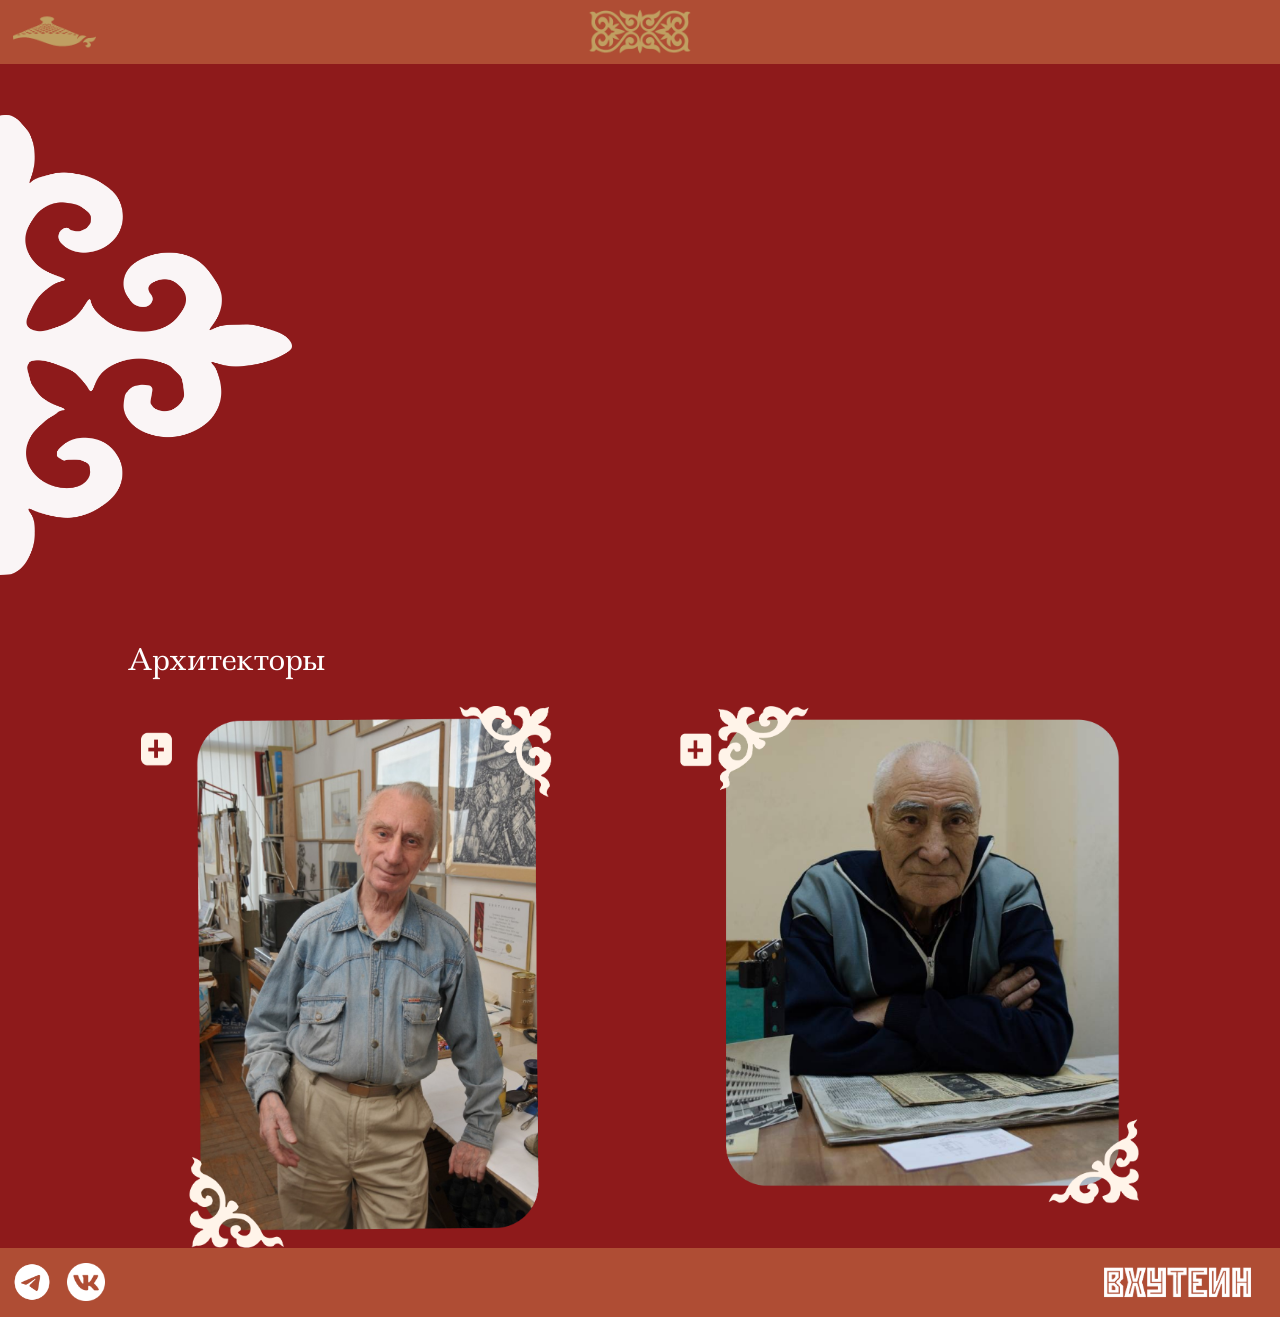
==== page3.html @ 29f2b8d1 "main" ====
﻿<!doctype html>
<html lang="ru">
<head>
  <meta charset="UTF-8">
  <meta name="viewport" content="width=device-width, initial-scale=1.0">
  <title>Circus - Архитектура</title>
  <link rel="stylesheet" href="style.css">
</head>
<body class="page3-body">
  <div class="page">
    <header class="top-menu" id="top-menu">
      <a href="index.html" class="logo-link"><img class="header_icon" src="img/icon1_header.png" alt=""></a>

      <nav class="menu-center">
        <a href="index.html" class="main-link">Главная</a>
        <a href="" class="menu-toggle"><img class="header_icon2" src="img/ornament.png" alt=""></a>
        <div class="menu-right">
          <a href="page2.html" class="menu-link">История</a>
          <a href="page3.html" class="menu-link">Архитектура</a>
        </div>
      </nav>
    </header>

    <div class="page3_block1">
      <img class="page3_imgornament" src="img/page3_ornament.png" alt="" role="button" tabindex="0">

      <div class="txt_page3_block1">
        <h1>Архитектура</h1>
        <p>Цирк Алматы это яркий образец советского модернизма, построенный в 1972 году по проекту архитекторов Владимира Кацева и Арыстана Кайнарбаева.</p>
      </div>
    </div>
    <div class="page3_block2">
  <h1>Архитекторы</h1>
  <img class="pimg_arh" src="img/page3_arhit.png" alt="">

  <div class="architect-switch">
    <button type="button" class="arch-btn" data-arch="ded1" aria-label="Показать Владимира Кацева">1</button>
    <button type="button" class="arch-btn" data-arch="ded2" aria-label="Показать Арыстана Кайнарбаева">2</button>
  </div>

  <div class="architect-list" id="architect-list">
  </div>

    </div>
    <footer class="site-footer">
      <div class="footer-left">
        <a href="https://t.me/vhutein" class="footer-social-link"><img src="img/tg.png" alt="Telegram" class="footer-social-icon"></a>
        <a href="https://vk.com/vhutein" class="footer-social-link"><img src="img/vk.png" alt="VK" class="footer-social-icon"></a>
      </div>
      <div class="footer-right">
        <a href="https://www.vhutein.ru"><img src="img/logo_foot.png" alt="Footer logo" class="footer-logo"></a>
      </div>
    </footer>
  </div>

  <script>
    const topMenu = document.getElementById('top-menu');
    const menuToggle = document.querySelector('.menu-toggle');

    menuToggle.addEventListener('click', function (event) {
      event.preventDefault();
      topMenu.classList.toggle('menu-open');
    });

    const ornament = document.querySelector('.page3_imgornament');
    const textBlock = document.querySelector('.txt_page3_block1');

    function showArchitectureText() {
      if (textBlock.classList.contains('is-visible')) {
        return;
      }

      textBlock.classList.add('is-visible');
      ornament.setAttribute('aria-expanded', 'true');
    }

    ornament.setAttribute('aria-expanded', 'false');
    ornament.addEventListener('click', function (event) {
      event.preventDefault();
      showArchitectureText();
    });

    ornament.addEventListener('keydown', function (event) {
      if (event.key === 'Enter' || event.key === ' ') {
        event.preventDefault();
        showArchitectureText();
      }
    });

    const architectList = document.getElementById('architect-list');
    const architectButtons = document.querySelectorAll('.arch-btn');
    const renderedArchitects = new Set();

    const architectData = {
      ded1: {
        src: 'img/ded1.png',
        alt: 'Кацев Владимир Зеликович',
        text: 'Кацев Владимир Зеликович (1929-2013), заслуженный архитектор Казахстана, почетный профессор Международной академии архитектуры стран Востока, почетный профессор Казахской государственной архитектурно-строительной академии, член правления Союза архитекторов республики Казахстан.<br><br>С 1989 года — главный архитектор проектов архфонда Союза архитекторов Казахстана. Был членом секции изобразительного искусства и архитектуры Комиссии по Государственным премиям Казахстана в области литературы, искусства и архитектуры при Правительстве Казахстана.'
      },
      ded2: {
        src: 'img/ded2.png',
        alt: 'Арыстан Сайлаубаевич Кайнарбаев',
        text: 'Арыстан Сайлаубаевич Кайнарбаев (род. 1 июля 1969, Алма-Ата) — архитектор, заслуженный архитектор КазССР (1978).<br><br>С 1967 года главный архитектор Алматинского государственного проектного института города «Алматыгипрогор». С 1989 года руководил коллективом творческо-производственного объединения «Архитектурный фонд» при Союзе архитекторов Казахстана.'
      }
    };

    architectButtons.forEach(function (button) {
      button.addEventListener('click', function () {
        const key = button.dataset.arch;
        const data = architectData[key];

        if (!data) {
          return;
        }

        if (!renderedArchitects.has(key)) {
          const item = document.createElement('article');
          item.className = 'architect-item';

          const photo = document.createElement('img');
          photo.className = 'architect-photo';
          photo.src = data.src;
          photo.alt = data.alt;

          const text = document.createElement('div');
          text.className = 'architect-text';
          text.innerHTML = data.text;

          const collapse = document.createElement('button');
          collapse.type = 'button';
          collapse.className = 'arch-item-collapse';
          collapse.setAttribute('aria-label', 'Свернуть карточку');

          collapse.addEventListener('click', function () {
            item.remove();
            renderedArchitects.delete(key);

            const ownerButton = document.querySelector('.arch-btn[data-arch="' + key + '"]');
            if (ownerButton) {
              ownerButton.classList.remove('is-active');
            }

            if (architectList.children.length === 0) {
              architectList.classList.remove('is-visible');
            }
          });

          item.appendChild(photo);
          item.appendChild(text);
          item.appendChild(collapse);
          architectList.appendChild(item);

          renderedArchitects.add(key);
          architectList.classList.add('is-visible');
        }

        button.classList.add('is-active');
      });
    });
  </script>
</body>
</html>
---- style.css ----
@import url('https://fonts.googleapis.com/css2?family=BIZ+UDPMincho&family=Ledger&display=swap');

:root {
  --font-biz-udpmincho: 'BIZ UDPMincho', serif;
  --font-ledger: 'Ledger', serif;
  --menu-bg: #AF4D34;
  --menu-fg: #BF9F62;
}

body {
  margin: 0;
  font-family: var(--font-ledger);
  background: #fffefc;
  overflow-x: hidden;
}
header {
    display: flex;
    align-items: center;
    justify-content: center;
    position: relative;
    width: 100%;
}
.page {
    width: min(100%, 1920px);
    max-width: 1920px;
    margin: 0 auto;
    padding-top: 5vw;
}
.top-menu {
    height: 5vw;
    background-color: #AF4D34;
    width: 100%;
    position: fixed;
    top: 0;
    left: 50%;
    transform: translateX(-50%);
    max-width: 1920px;
    z-index: 1000;
    padding: 0;
    overflow: hidden;
}
.top-menu a{
    display: flex;
    align-items: center;
font-style: normal;
font-weight: 400;
font-size:1.5vw;
text-decoration: none;
color: #BF9F62;
}
.header_icon {
    margin-left: 1vw;
    width: 6.5vw ;
    display: block;
}
.header_icon2 {
    width: 8vw ;
}

.logo-link {
    position: absolute;
    left: 0;
    top: 50%;
    transform: translateY(-50%);
}

.menu-center {
    position: static;
}

.menu-toggle {
    position: absolute;
    left: 50%;
    top: 50%;
    transform: translate(-50%, -50%);
}

.main-link {
    display: none !important;
    position: absolute;
    right: 60%;
    top: 50%;
    transform: translate(-1vw, -50%);
}

.menu-right {
    display: none;
    position: absolute;
    left: 56%;
    top: 50%;
    transform: translate(5vw, -50%);
    align-items: center;
    gap: 6vw;
}

.top-menu.menu-open .main-link {
    display: flex !important;
}

.top-menu.menu-open .menu-right {
    display: flex;
}

.banner {
    width: 100%;
}

.banner img {
    display: block;
    width: 100%;
    height: auto;
}

.block2 {
    position: relative;
    width: 100%;
    max-width: 1920px;
    margin: 0 auto;
}
.flag {
    display: block;
    width: 100%;
    height: auto;
}

.flag-title {
    position: absolute;
    left: 50%;
    top: 11%;
    transform: translate(-50%, -50%);
    color: #000000;
    font-family: var(--font-biz-udpmincho);
    font-size: clamp(28px, 3vw, 96px);
    line-height: 1;
    text-align: center;
}
.tickets {
    margin-top: 3vw;
    display: flex;
    justify-content: center;
}
.ticket-card {
    position: relative;
    width: 27vw;
    height: auto;
    margin: 0 1vw;
    cursor: pointer;
}

.ticket-base {
    display: block;
    width: 100%;
    height: auto;
}

.ticket-overlay {
    position: absolute;
    top: 50%;
    left: 50%;
    width: 65%;
    transform: translate(-50%, -50%);
    opacity: 0;
    transition: opacity 0.2s ease;
    pointer-events: none;
}

.ticket-overlay.visible {
    opacity: 1;
}
.sector_block {
    align-items: flex-start;
    display: flex;
    justify-content: center;
    gap: 5vw;
    margin-top: 10vw;
    padding: 0 2vw 3vw;
    box-sizing: border-box;
}
.sector1 {
    width: min(49vw, 980px);
    background: rgba(255, 255, 255, 0.25);
    border: 2px solid rgba(255, 255, 255, 0.45);
    border-radius: 18px;
    padding: 1.4vw 1vw 1.2vw;
    box-sizing: border-box;
}
.sector2 {
    width: 32vw;
    height: auto;
}

.sector-legend {
    display: flex;
    flex-wrap: wrap;
    justify-content: center;
    gap: 10px 16px;
    margin-bottom: 1.1vw;
}

.legend-item {
    display: inline-flex;
    align-items: center;
    gap: 8px;
    font-size: clamp(12px, 0.85vw, 16px);
    color: #000000;
    
}

.legend-dot {
    width: 14px;
    height: 14px;
    border-radius: 50%;
    border: 1px solid rgba(255, 255, 255, 0.65);
}

.sector-map {
    display: flex;
    flex-direction: column;
    gap: 0.32vw;
}

.sector-row {
    display: grid;
    grid-template-columns: 68px 1fr 68px;
    align-items: center;
    gap: 8px;
}

.row-label {
    color: #000000;
    text-align: center;
    font-size: clamp(11px, 0.82vw, 14px);
    
}

.sector-seats {
    --seat-size: clamp(18px, 1.5vw, 31px);
    display: grid;
    grid-template-columns: repeat(var(--columns), var(--seat-size));
    justify-content: center;
    gap: clamp(2px, 0.3vw, 6px);
}

.seat,
.seat-gap {
    width: var(--seat-size);
    height: var(--seat-size);
}

.seat {
    border: 1px solid rgba(255, 255, 255, 0.35);
    border-radius: 50%;
    color: #101010;
    font-size: clamp(9px, 0.75vw, 13px);
    font-weight: 700;
    line-height: 1;
    cursor: pointer;
    transition: transform 0.16s ease, box-shadow 0.16s ease, border-color 0.16s ease;
}

.seat:hover {
    transform: scale(1.12);
    box-shadow: 0 0 0 2px #ffffff;
    border-color: #ffffff;
}

.seat.selected {
    box-shadow: 0 0 0 3px #ffffff;
    border-color: #ffffff;
}

.seat-gap {
    display: block;
}

.seat-info {
    margin: 1vw 0 0;
    text-align: center;
    color: #000000;
    font-size: clamp(14px, 1vw, 20px);
  
}

.block3 {
    width: 100%;
    max-width: 1920px;
    margin: 0 auto;
    aspect-ratio: 3840 / 5738;
    background-image: url('img/block3.png');
    background-repeat: no-repeat;
    background-position: center;
    background-size: cover;
}

.block3-content {
    width: 100%;
    height: 100%;
    display: flex;
    flex-direction: column;
    align-items: center;
    padding-top: 10vw;
    box-sizing: border-box;
}

.embed-wrap {
    width: 80vw;
}

.embed-model {
    aspect-ratio: 16 / 9;
}

.embed-map {
    margin-top: 27vw;
    aspect-ratio: 16 / 9;
}

.sketchfab-embed-wrapper,
.map-embed-wrapper {
    width: 100%;
    height: 100%;
    border-radius: 14px;
    overflow: hidden;
    background: rgba(255, 255, 255, 0.2);
}

.sketchfab-embed-wrapper iframe,
.map-embed-wrapper iframe {
    width: 100% !important;
    height: 100% !important;
    border: 0;
    display: block;
}

.sketchfab-credit {
    margin: 6px 0 0;
    font-size: 13px;
    color: #4a4a4a;
}

.sketchfab-credit a {
    color: #1caad9;
    font-weight: 700;
    text-decoration: none;
}

.embed-frame {
    width: 100%;
    height: 100%;
    border: 0;
    border-radius: 14px;
    background: rgba(255, 255, 255, 0.2);
}

.site-footer {
    width: 100%;
    max-width: 1920px;
    margin: 0 auto;
    background: #AF4D34;
    display: flex;
    align-items: center;
    justify-content: space-between;
    padding: 1vw 1vw;
    box-sizing: border-box;
}

.footer-left {
    display: flex;
    align-items: center;
    gap: 1.2vw;
}

.footer-social-link {
    display: inline-flex;
    align-items: center;
    justify-content: center;
    text-decoration: none;
}

.footer-social-icon {
 width: 3vw;
    min-width: 26px;
    height: auto;
    display: block;
}

.footer-logo {
  width: 14vw;
    min-width: 96px;
    height: auto;
    display: block;
}

@media (max-width: 1980px) {




    .sector-row {
        grid-template-columns: 56px 1fr 56px;
        gap: 4px;
    }

    .embed-wrap {
        width:80vw;
    }

.site-footer {
    padding: 1vw 1vw;
}
.footer-social-icon {
    width: 3vw;
    min-width: 26px;
}
  .footer-logo {
    width: 14vw;
    min-width: 96px;
}
}
/*PAGE2*/

.txt_page2_block1 h1{
    font-weight: 400;
    font-size: 3.3vw;
}
.txt_page2_block1 p{
max-width: 43.3vw;
    font-weight: 400;
    font-size: 1.25vw;
   
}
.txt_page2_block1 {
    display: none;
    padding-left: 7vw;
    box-sizing: border-box;
}
.txt_page2_block1.is-visible {
    display: block;
}
.page2_imgornament {
    width: 26%;
    max-width: 500px;
    margin-left: auto;
    cursor: pointer;
}
.page2_block1 {
    display: flex;
    justify-content: flex-end;
    align-items: center;
    width: 100%;
    max-width: 100%;
    box-sizing: border-box;
}
.page2_block2 {
    position: relative;
    width: 100%;
    max-width: 100%;
}

.block2_page2_osn {
    display: block;
    width: 53%;
    max-width: 1018px;
    margin:10vw  auto;
}

.txt_year1 {
    width: 34.3vw;
    max-width: 34.3vw;
    flex: 0 0 34.3vw;
    font-size: 1.25vw;
}
.year1 {
    color:white;
    position: relative;
    top: 5.8vw;
    left: 18.5vw;
    font-size:3.3vw ;
    opacity: 0;
    transform: translateY(1.2vw);
    transition: opacity 0.60s ease, transform 0.65s ease;
}
.b1_img {
    width:25vw ;
  
}
.b1 {

    position: absolute;
    top: -1.5%;
    left: 50%;
    transform: translateX(-55%);
}
.b1_in {
    margin-top: 7vw;
gap: 10vw;
    display: flex;
    justify-content: center;
    align-items: center;
    opacity: 0;
    transform: translateY(1.2vw);
    transition: opacity 1.05s ease 0.70s, transform 0.65s ease 0.35s;
}

.b1.is-visible .year1,
.b1.is-visible .b1_in {
    opacity: 1;
    transform: translateY(0);
}

.b2 {
    position: absolute;
    top: 10.5%;
    left: 58%;
    transform: translateX(-55%);
}

.year2 {
    color:white;
    position: relative;
    top: 5.5vw;
    left: 42vw;
    font-size: 3.3vw;
    opacity: 0;
    transform: translateY(1.2vw);
    transition: opacity 0.60s ease, transform 0.65s ease;
}

.b2_img {
    width: 25vw;
}

.b2_in {
    margin-top: 14vw;
    gap: 10vw;
    display: flex;
    justify-content: center;
    align-items: center;
    opacity: 0;
    transform: translateY(1.2vw);
    transition: opacity 1.05s ease 0.70s, transform 0.65s ease 0.35s;
}

.b2.is-visible .year2,
.b2.is-visible .b2_in {
    opacity: 1;
    transform: translateY(0);
}

.b3 {
    position: absolute;
    top: 22.5%;
    left: 49%;
    transform: translateX(-55%);
}

.year3 {
    color:white;
    position: relative;
    top: 21.5vw;
    left: 19.5vw;
    font-size: 3.3vw;
    opacity: 0;
    transform: translateY(1.2vw);
    transition: opacity 0.60s ease, transform 0.65s ease;
}

.txt_year3 {
  
    width: 34.3vw;
    max-width: 34.3vw;
    flex: 0 0 34.3vw;
    font-size: 1.25vw;
    opacity: 0;
    transform: translateY(1.2vw);
    transition: opacity 1.05s ease 0.70s, transform 0.65s ease 0.35s;
}

.b3_in {
    margin-top: 24vw;
    gap: 10vw;
    display: flex;
    justify-content: center;
    align-items: center;
}

.plus {
    opacity: 0 !important;
    position: absolute;
    top: 25.6vw;
    left: 44vw;
    border: 0;
    background: transparent;
    padding: 0;
    cursor: pointer;
}

.plus svg {
    display: block;
}

.plus2 {
    opacity: 0 !important;
    position: absolute;
    top: 64.9vw;
    left: 22.8vw;
    z-index: 30;
    border: 0;
    background: transparent;
    padding: 0;
    cursor: pointer;
}

.plus2 svg {
    display: block;
}

.b3_img {
    width: 25vw;
    opacity: 0;
    visibility: hidden;
    transform: scale(0.88) rotate(-3deg);
    transform-origin: center;
    transition: opacity 0.7s ease, transform 0.7s ease, visibility 0s linear 0.7s;
}

.b3.photos-visible .b3_img {
    opacity: 1;
    visibility: visible;
    transform: scale(1) rotate(0deg);
    transition: opacity 0.7s ease, transform 0.7s ease, visibility 0s linear 0s;
}

.b3.is-visible .year3,
.b3.is-visible .txt_year3 {
    opacity: 1;
    transform: translateY(0);
}

.b3.is-visible .plus,
.b4.is-visible .plus2 {
    opacity: 1;
}

.b4 {
    position: absolute;
    top: 32.5%;
    left: 59%;
    transform: translateX(-55%);
    z-index: 15;
}

.year4 {
    color:white;
    position: relative;
    top: 61.1vw;
    left: 41.3vw;
    font-size: 3.3vw;
    opacity: 0;
    transform: translateY(1.2vw);
    transition: opacity 0.95s ease, transform 1.05s ease;
}

.txt_year4 {
    width: 34.3vw;
    max-width: 34.3vw;
    flex: 0 0 34.3vw;
    font-size: 1.25vw;
    opacity: 0;
    transform: translateY(1.2vw);
    transition: opacity 1.45s ease 1.00s, transform 0.95s ease 0.55s;
}

.b4_in {
    margin-top: 64vw;
    gap: 10vw;
    display: flex;
    justify-content: center;
    align-items: center;
}

.b4_img {
    width: 25vw;
    opacity: 0;
    visibility: hidden;
    transform: scale(0.88) rotate(-3deg);
    transform-origin: center;
    transition: opacity 0.7s ease, transform 0.7s ease, visibility 0s linear 0.7s;
}

.b4.photos-visible .b4_img {
    opacity: 1;
    visibility: visible;
    transform: scale(1) rotate(0deg);
    transition: opacity 0.7s ease, transform 0.7s ease, visibility 0s linear 0s;
}

.b4.is-visible .year4,
.b4.is-visible .txt_year4 {
    opacity: 1;
    transform: translateY(0);
}

.b5 {
    position: absolute;
    top: 44.5%;
    left: 34%;
    transform: translateX(-55%);
    z-index: 5;
}

.year5 {
    color:white;
    position: relative;
    top: 76.15vw;
    left: 11.6vw;
    font-size: 3.3vw;
    opacity: 0;
    transform: translateY(1.2vw);
    transition: opacity 0.95s ease, transform 1.05s ease;
}

.b5_in {
    margin-top: 85vw;
}

.txt_year5 {
    width: 28vw;
    max-width: 34.3vw;
    font-size: 1.25vw;
    opacity: 0;
    transform: translateY(1.2vw);
    transition: opacity 1.45s ease 1.00s, transform 0.95s ease 0.55s;
}

.b5.is-visible .year5,
.b5.is-visible .txt_year5 {
    opacity: 1;
    transform: translateY(0);
}

.b6 {
    position: absolute;
    top: 57.5%;
    left: 59%;
    transform: translateX(-55%);
    z-index: 4;
}

.year6 {
    color:white;
    position: relative;
    top: 69.4vw;
    left: 41.2vw;
    font-size: 3.3vw;
    opacity: 0;
    transform: translateY(1.2vw);
    transition: opacity 0.95s ease, transform 1.05s ease;
}

.b6_in {
    margin-top: 81vw;
    gap: 10vw;
    display: flex;
    justify-content: center;
    align-items: center;
}

.txt_year6 {
    width: 34.3vw;
    max-width: 34.3vw;
    font-size: 1.25vw;
    opacity: 0;
    transform: translateY(1.2vw);
    transition: opacity 1.45s ease 1.00s, transform 0.95s ease 0.55s;
}

.b6_img {
    width: 25vw;
    opacity: 0;
    transform: translateY(1.2vw) scale(0.96);
    transition: opacity 1.05s ease 0.45s, transform 0.95s ease 0.35s;
}

.b6.is-visible .year6,
.b6.is-visible .txt_year6,
.b6.is-visible .b6_img {
    opacity: 1;
    transform: translateY(0) scale(1);
}

.page2_footer_bridge {
    position: relative;
    width: 100%;
    z-index: 25;
    margin-top: -12vw;
}

.page2_footer_bridge_img {
    display: block;
    width: 100%;
    height: auto;
}

/*PAGE3*/

.page3-body {
    background: #8E1A1B;
}

.page3_block1 {
    width: 100%;
    max-width: 100%;
    min-height: 34vw;
    display: flex;
    align-items: center;
    justify-content: flex-start;
    gap: 24vw;
    padding: 4vw 5vw 5vw 0vw;
    box-sizing: border-box;
    background: #8E1A1B;
}

.page3_imgornament {
    width: 24%;
    max-width: 460px;
    cursor: pointer;
    flex-shrink: 0;
}

.txt_page3_block1 {
    display: none;
    max-width: 52vw;
}

.txt_page3_block1 h1 {
    margin: 0 0 2vw;
    color: #ffffff;
    font-weight: 400;
    font-size: 3.3vw;
}

.txt_page3_block1 p {
    width: 35.6vw;
    margin: 0;
    color: #ffffff;
    font-weight: 400;
    font-size: 1.25vw;
    line-height: 1.45;
}

.txt_page3_block1.is-visible {
    display: block;
}

.page3_block2 h1 {
    margin: 0 0 2vw;
    padding-left: 10vw;
    color: #ffffff;
    font-weight: 400;
    font-size: 2.3vw;
}

.page3_block2 {
    position: relative;
}

.pimg_arh {
    display: block;
    width: 78vw;
    max-width: 78vw;
    margin: 0 auto;
}

.architect-switch {
    position: absolute;
    top: 6.9vw;
    left: 50%;
    width: 78vw;
    transform: translateX(-50%);
    z-index: 6;
}

.arch-btn {
    position: absolute;
    opacity: 0 !important;
    width: 3.4vw;
    min-width: 42px;
    height: 3.4vw;
    min-height: 42px;
    border-radius: 50%;
    border: 2px solid #ffffff;
    background: transparent;
    color: #ffffff;
    font-size: 1.1vw;
    cursor: pointer;
    transition: background 0.2s ease;
}

.arch-btn[data-arch="ded1"] {
    top: 0.2vw;
    left: -0.5vw;
}

.arch-btn[data-arch="ded2"] {
    top: 0.2vw;
    left: 41.1vw;
}

.arch-btn.is-active {
    background: #ffffff;
    color: #8E1A1B;
}

.architect-list {
    display: none;
    width: 78vw;
    margin: 7vw auto 3vw;
}

.architect-list.is-visible {
    display: block;
}

.architect-item {
    position: relative;
    margin-bottom: 2vw;
}

.architect-photo {
    display: block;
    width: 100%;
    height: auto;
}

.architect-text {
    position: absolute;
    top: 54%;
    left: 49%;
    transform: translate(-50%, -50%);
    width: 87%;
    margin: 0;
    padding: 0;
    box-sizing: border-box;
    color: #000000;
    font-size: 1.1vw;
    line-height: 1.45;
    text-align: left;
}

.arch-item-collapse {
    position: absolute;
    top: 15.7vw;
    right: -1.3vw;
    z-index: 8;
    width: 5.1vw;
    min-width: 30px;
    height: 4.1vw;
    min-height: 30px;
    border-radius: 50%;
    border: 1px solid #ffffff;
    background: transparent;
    color: transparent;
    font-size: 0;
    padding: 0;
    cursor: pointer;
    opacity: 0 !important;
}
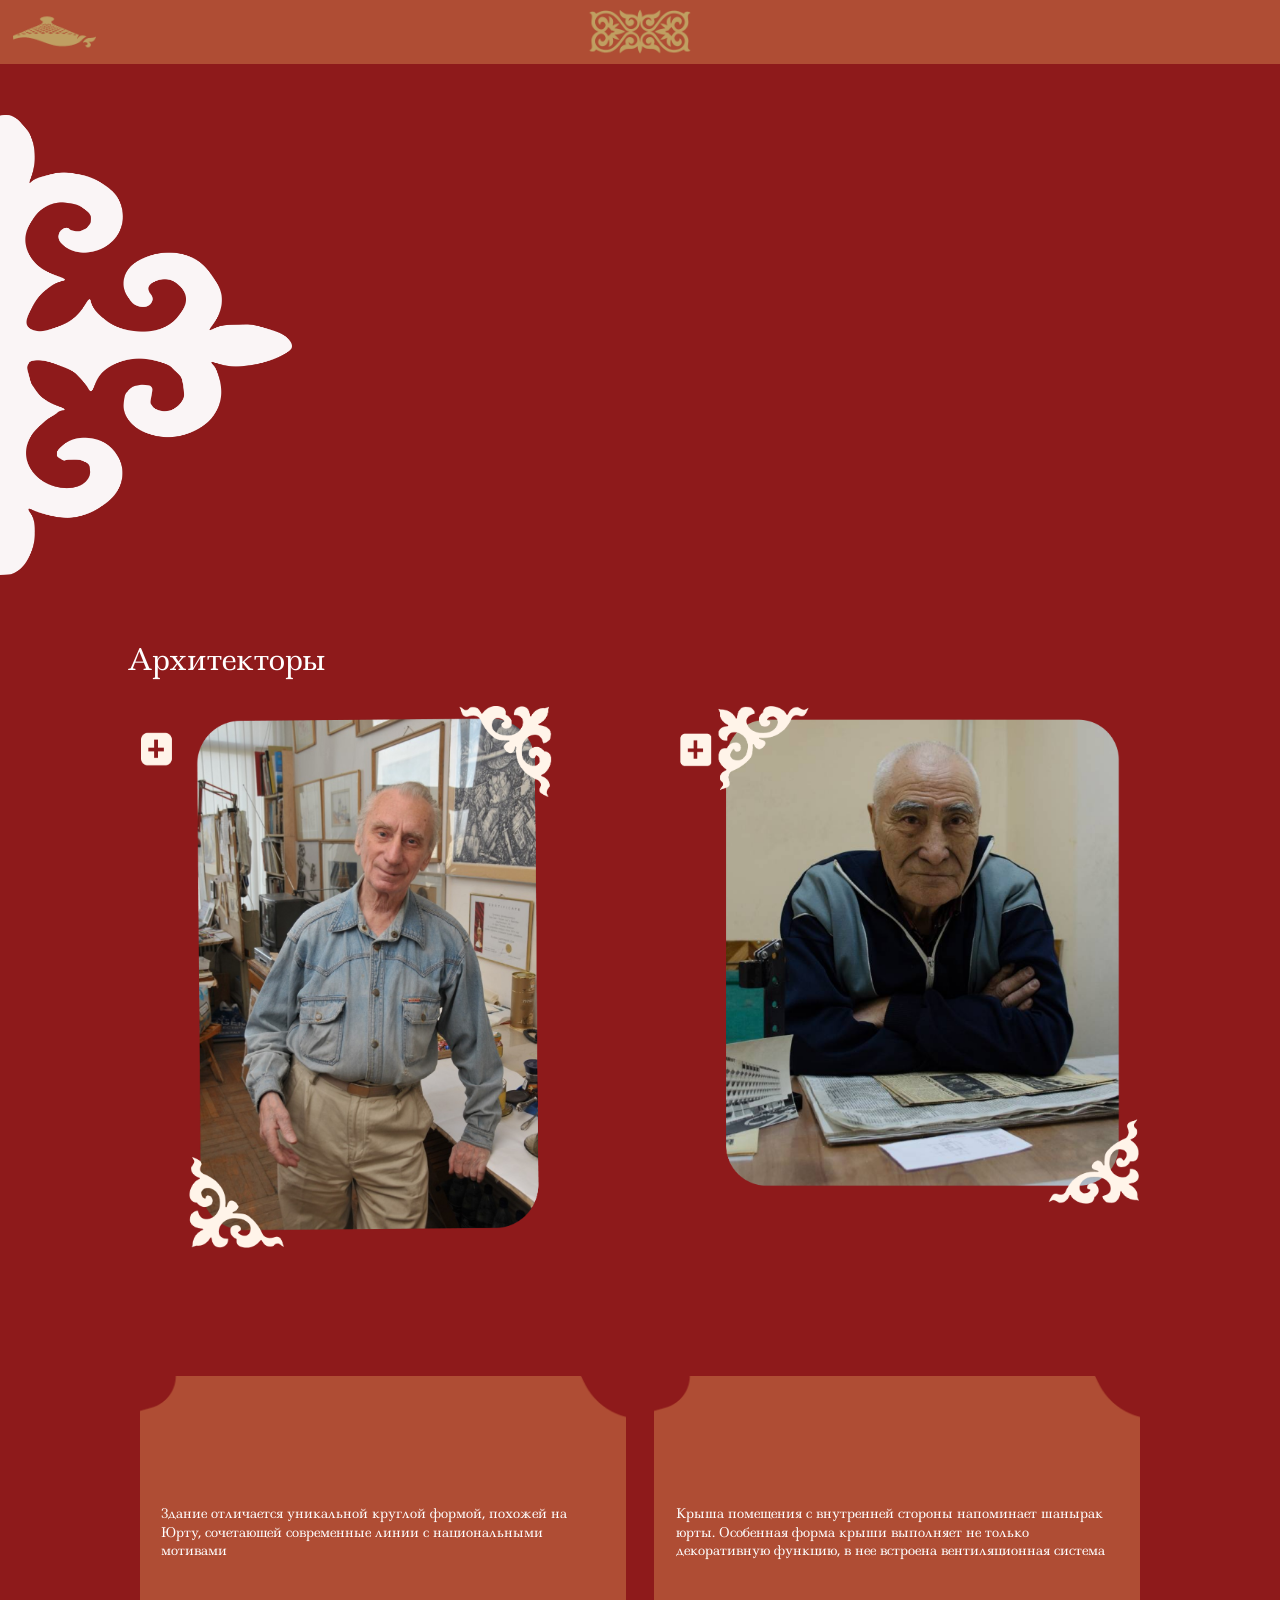
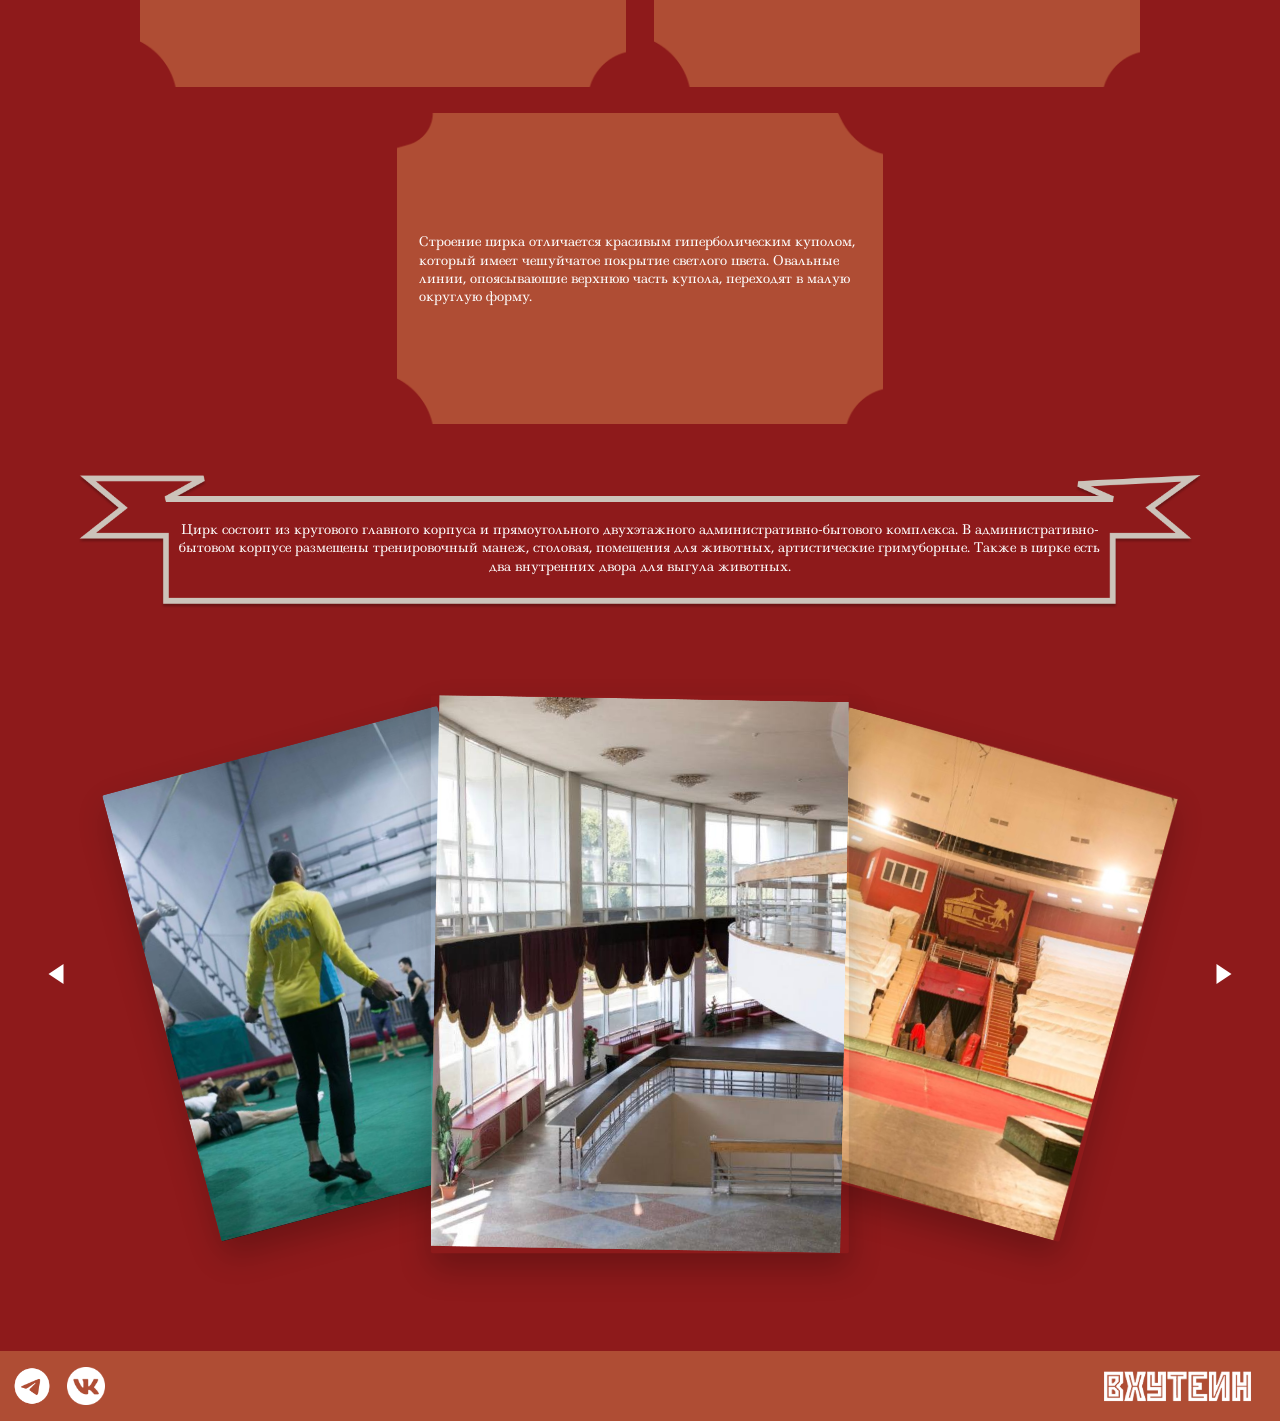
==== commit 224e22e4: "main" ====
--- a/page3.html
+++ b/page3.html
@@ -41,6 +41,47 @@
   <div class="architect-list" id="architect-list">
   </div>
 
+
+  <div class="tickets_block_page3">
+    <div class="tickets_row_top">
+      <div class="tick1" role="button" tabindex="0" aria-pressed="false">
+        <img class="tick1_bg" src="img/tickets.png" alt="">
+        <p class="tick1_txt">Здание отличается уникальной круглой формой, похожей на Юрту, сочетающей современные линии с национальными мотивами</p>
+        <img class="tick1_two" src="img/image_ticks1.png" alt="">
+      </div>
+
+      <div class="tick2" role="button" tabindex="0" aria-pressed="false">
+        <img class="tick1_bg" src="img/tickets.png" alt="">
+        <p class="tick1_txt">Крыша помещения с внутренней стороны напоминает шанырак юрты. Особенная форма крыши выполняет не только декоративную функцию, в нее встроена вентиляционная система</p>
+        <img class="tick1_two" src="img/image_ticks2.png" alt="">
+      </div>
+    </div>
+
+    <div class="tickets_row_bottom">
+      <div class="tick3" role="button" tabindex="0" aria-pressed="false">
+        <img class="tick1_bg" src="img/tickets.png" alt="">
+        <p class="tick1_txt">Строение цирка отличается красивым гиперболическим куполом, который имеет чешуйчатое покрытие светлого цвета. Овальные линии, опоясывающие верхнюю часть купола, переходят в малую округлую форму.</p>
+        <img class="tick1_two" src="img/image_ticks3.png" alt="">
+      </div>
+    </div>
+  </div>
+
+  <div class="lenta_block_page3">
+    <img class="lenta_bg_page3" src="img/lenta.png" alt="">
+    <p class="lenta_txt_page3">Цирк состоит из кругового главного корпуса и прямоугольного двухэтажного административно-бытового комплекса. В административно-бытовом корпусе размещены тренировочный манеж, столовая, помещения для животных, артистические гримуборные. Также в цирке есть два внутренних двора для выгула животных.</p>
+  </div>
+
+  <section class="slider_block_page3" aria-label="Фотогалерея цирка">
+    <button type="button" class="slider_nav slider_prev" aria-label="Предыдущее фото"></button>
+
+    <div class="slider_stage" aria-live="polite">
+      <img class="slider_card slider_card_left" src="img/slider/s1.png" alt="Фотография цирка слева">
+      <img class="slider_card slider_card_center" src="img/slider/s2.png" alt="Центральная фотография цирка">
+      <img class="slider_card slider_card_right" src="img/slider/s3.png" alt="Фотография цирка справа">
+    </div>
+
+    <button type="button" class="slider_nav slider_next" aria-label="Следующее фото"></button>
+  </section>
     </div>
     <footer class="site-footer">
       <div class="footer-left">
@@ -157,6 +198,84 @@
         button.classList.add('is-active');
       });
     });
+
+    const ticketCards = document.querySelectorAll('.tick1, .tick2, .tick3');
+
+    ticketCards.forEach(function (ticketCard) {
+      const toggleTicketContent = function () {
+        const isSwapped = ticketCard.classList.toggle('is-swapped');
+        ticketCard.setAttribute('aria-pressed', isSwapped ? 'true' : 'false');
+      };
+
+      ticketCard.addEventListener('click', toggleTicketContent);
+
+      ticketCard.addEventListener('keydown', function (event) {
+        if (event.key === 'Enter' || event.key === ' ') {
+          event.preventDefault();
+          toggleTicketContent();
+        }
+      });
+    });
+
+    const sliderStage = document.querySelector('.slider_stage');
+    const sliderPrev = document.querySelector('.slider_prev');
+    const sliderNext = document.querySelector('.slider_next');
+    const sliderLeft = document.querySelector('.slider_card_left');
+    const sliderCenter = document.querySelector('.slider_card_center');
+    const sliderRight = document.querySelector('.slider_card_right');
+
+    const sliderImages = [
+      'img/slider/s1.png',
+      'img/slider/s2.png',
+      'img/slider/s3.png',
+      'img/slider/s4.png'
+    ];
+
+    if (sliderStage && sliderPrev && sliderNext && sliderLeft && sliderCenter && sliderRight) {
+      let currentIndex = 1;
+
+      const normalize = function (index) {
+        const length = sliderImages.length;
+        return ((index % length) + length) % length;
+      };
+
+      const renderSlider = function () {
+        const leftIndex = normalize(currentIndex - 1);
+        const centerIndex = normalize(currentIndex);
+        const rightIndex = normalize(currentIndex + 1);
+
+        sliderLeft.src = sliderImages[leftIndex];
+        sliderCenter.src = sliderImages[centerIndex];
+        sliderRight.src = sliderImages[rightIndex];
+      };
+
+      sliderPrev.addEventListener('click', function () {
+        currentIndex = normalize(currentIndex - 1);
+        renderSlider();
+      });
+
+      sliderNext.addEventListener('click', function () {
+        currentIndex = normalize(currentIndex + 1);
+        renderSlider();
+      });
+
+      sliderStage.addEventListener('keydown', function (event) {
+        if (event.key === 'ArrowLeft') {
+          event.preventDefault();
+          currentIndex = normalize(currentIndex - 1);
+          renderSlider();
+        }
+
+        if (event.key === 'ArrowRight') {
+          event.preventDefault();
+          currentIndex = normalize(currentIndex + 1);
+          renderSlider();
+        }
+      });
+
+      sliderStage.setAttribute('tabindex', '0');
+      renderSlider();
+    }
   </script>
 </body>
 </html>
--- a/style.css
+++ b/style.css
@@ -966,3 +966,251 @@
     cursor: pointer;
     opacity: 0 !important;
 }
+
+.tickets_block_page3 {
+    display: flex;
+    flex-direction: column;
+    align-items: center;
+    gap: 2vw;
+    margin: 10vw 0 4vw;
+}
+
+.tick1,
+.tick2,
+.tick3 {
+    position: relative;
+    width: min(38vw, 620px);
+    max-width: 680px;
+    min-width: 280px;
+    cursor: pointer;
+}
+
+.tickets_row_top {
+    display: flex;
+    justify-content: center;
+    align-items: center;
+    gap: 2.2vw;
+    width: 100%;
+}
+
+.tickets_row_bottom {
+    display: flex;
+    justify-content: center;
+    width: 100%;
+}
+
+.tick1_bg {
+    display: block;
+    width: 100%;
+    height: auto;
+}
+
+.tick1_txt,
+.tick1_two {
+    position: absolute;
+    top: 50%;
+    left: 50%;
+    transform: translate(-50%, -50%);
+}
+
+.tick1_txt {
+    width: 91%;
+    margin: 0;
+    color: #ffffff;
+    font-size: clamp(13px, 1vw, 20px);
+    line-height: 1.4;
+    text-align: left;
+}
+
+.tick1_two {
+    width: 70%;
+    height: auto;
+    display: none;
+}
+
+.tick1.is-swapped .tick1_txt,
+.tick2.is-swapped .tick1_txt,
+.tick3.is-swapped .tick1_txt {
+    display: none;
+}
+
+.tick1.is-swapped .tick1_two,
+.tick2.is-swapped .tick1_two,
+.tick3.is-swapped .tick1_two {
+    display: block;
+}
+
+.lenta_block_page3 {
+    position: relative;
+    width: 88vw;
+    margin: 1.8vw auto 4vw;
+}
+
+.lenta_bg_page3 {
+    display: block;
+    width: 100%;
+    height: auto;
+}
+
+.lenta_txt_page3 {
+    position: absolute;
+    top: 54%;
+    left: 50%;
+    transform: translate(-50%, -50%);
+    width: 83%;
+    margin: 0;
+    color: #ffffff;
+    font-size: clamp(13px, 1.05vw, 21px);
+    line-height: 1.4;
+    text-align: center;
+}
+
+.slider_block_page3 {
+    position: relative;
+    width: 100%;
+    margin:13vw auto 14vw;
+    display: flex;
+    align-items: center;
+    justify-content: center;
+    gap: 1.3vw;
+}
+
+.slider_stage {
+    position: relative;
+    width: 86vw;
+    max-width: 1500px;
+    height: clamp(260px, 31vw, 620px);
+}
+
+.slider_card {
+    position: absolute;
+    top: 50%;
+    aspect-ratio: 3 / 4;
+    border-radius: 2px;
+    box-shadow: 0 16px 32px rgba(0, 0, 0, 0.24);
+    object-fit: cover;
+    user-select: none;
+    -webkit-user-drag: none;
+}
+
+.slider_card_left {
+    left: 6%;
+    width: 31.5%;
+    transform: translateY(-50%) rotate(-15deg);
+    transform-origin: center;
+    z-index: 1;
+}
+
+.slider_card_center {
+    left: 50%;
+    width: 38%;
+    transform: translate(-50%, -50%);
+    z-index: 3;
+}
+
+.slider_card_right {
+    right: 6%;
+    width: 31.5%;
+    transform: translateY(-50%) rotate(15deg);
+    transform-origin: center;
+    z-index: 1;
+}
+
+.slider_nav {
+    position: relative;
+    width: clamp(32px, 2.6vw, 52px);
+    height: clamp(32px, 2.6vw, 52px);
+    border: 0;
+    border-radius: 50%;
+    background: transparent;
+    cursor: pointer;
+}
+
+.slider_nav::before {
+    content: '';
+    position: absolute;
+    left: 50%;
+    top: 50%;
+    width: 0;
+    height: 0;
+    border-top: 10px solid transparent;
+    border-bottom: 10px solid transparent;
+}
+
+.slider_prev::before {
+    border-right: 15px solid #ffffff;
+    transform: translate(-50%, -50%);
+}
+
+.slider_next::before {
+    border-left: 15px solid #ffffff;
+    transform: translate(-50%, -50%);
+}
+
+.slider_nav:hover::before,
+.slider_nav:focus-visible::before {
+    filter: drop-shadow(0 0 4px rgba(255, 255, 255, 0.6));
+}
+
+.slider_nav:focus-visible {
+    outline: 2px solid #ffffff;
+    outline-offset: 2px;
+}
+
+@media (max-width: 760px) {
+    .tickets_block_page3 {
+        gap: 4vw;
+    }
+
+    .tickets_row_top {
+        flex-direction: column;
+        gap: 4vw;
+    }
+
+    .tick1,
+    .tick2,
+    .tick3 {
+        width: min(88vw, 620px);
+        min-width: 0;
+    }
+
+    .lenta_block_page3 {
+        width: 92vw;
+        margin: 2vw auto 5vw;
+    }
+
+    .lenta_txt_page3 {
+        width: 90%;
+        font-size: clamp(12px, 3vw, 15px);
+        line-height: 1.35;
+    }
+
+    .slider_block_page3 {
+        gap: 1.5vw;
+        margin: 4vw auto 7vw;
+    }
+
+    .slider_stage {
+        width: 90vw;
+        height: clamp(210px, 56vw, 440px);
+    }
+
+    .slider_card_left,
+    .slider_card_right {
+        width: 30%;
+    }
+
+    .slider_card_left {
+        left: 1%;
+        transform: translateY(-50%) rotate(-10deg);
+    }
+
+    .slider_card_right {
+        right: 1%;
+        transform: translateY(-50%) rotate(10deg);
+    }
+
+    .slider_card_center {
+        width: 47%;
+    }
+}
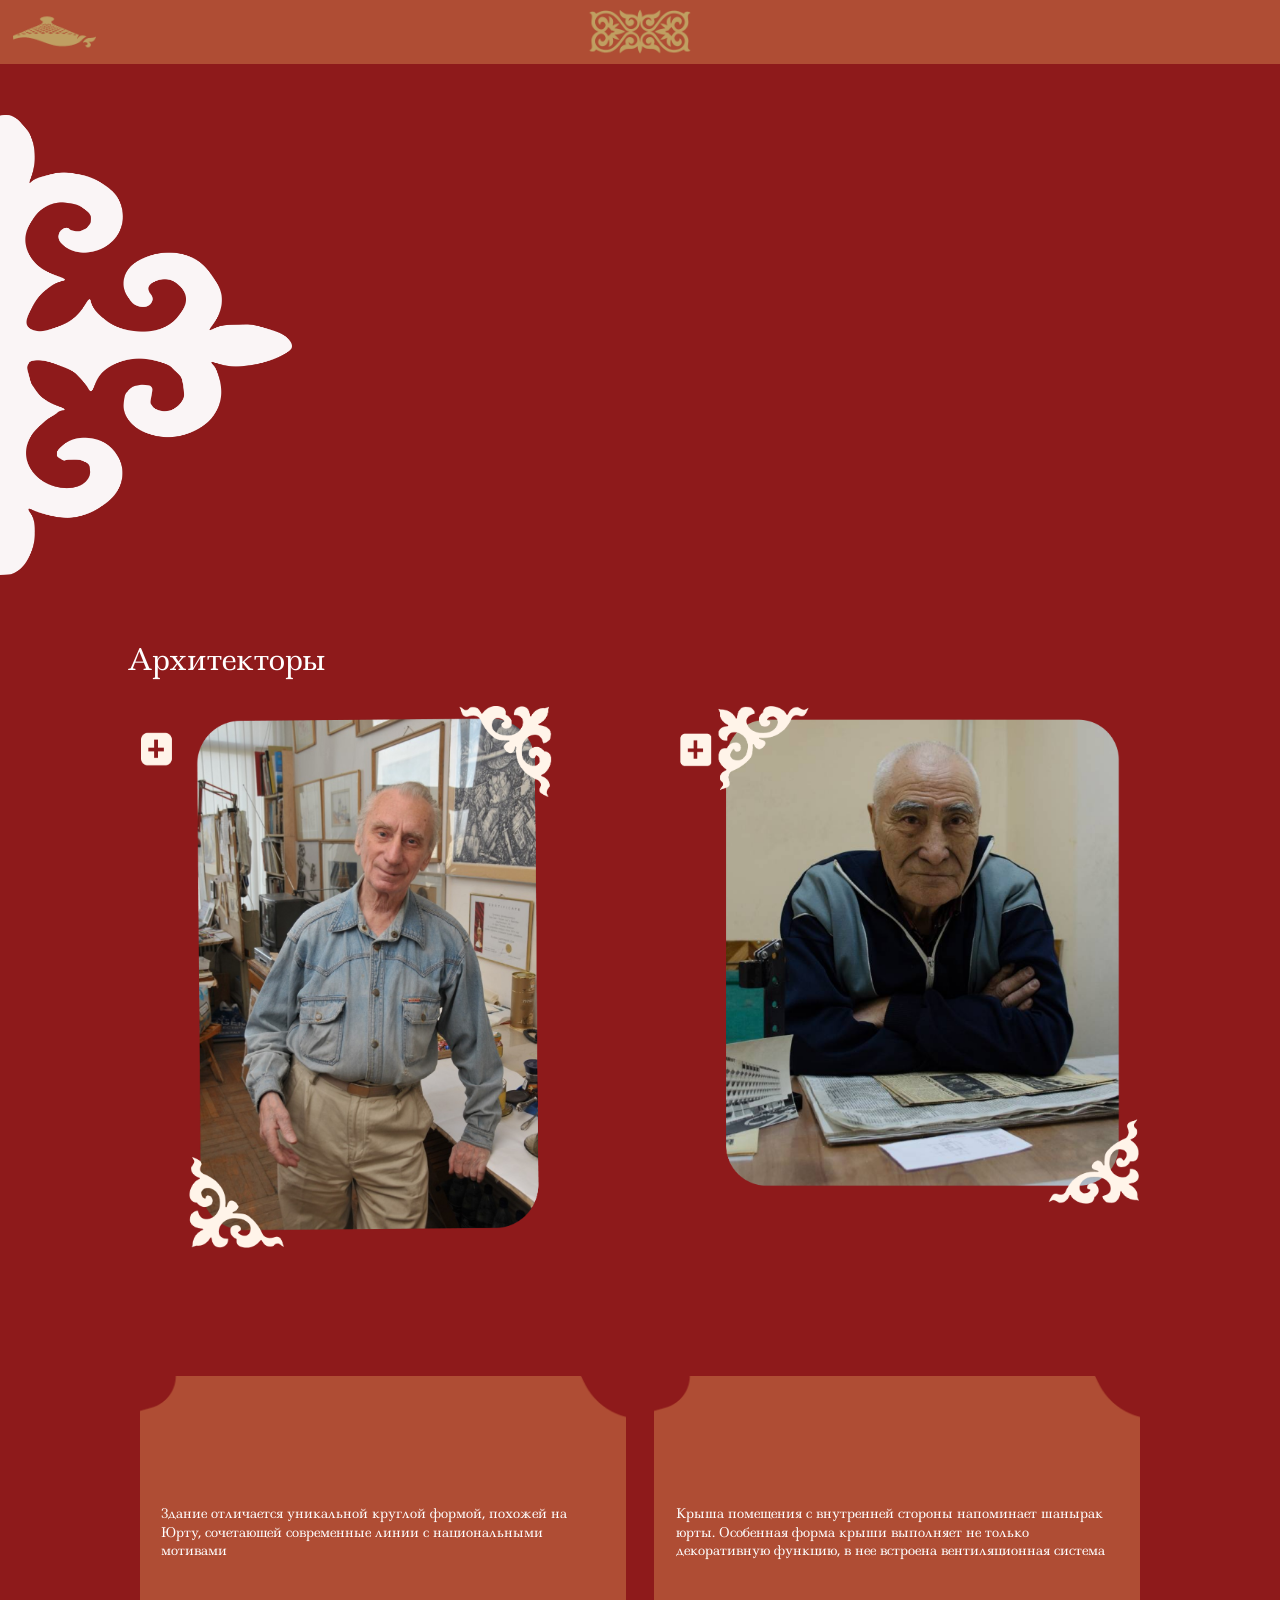
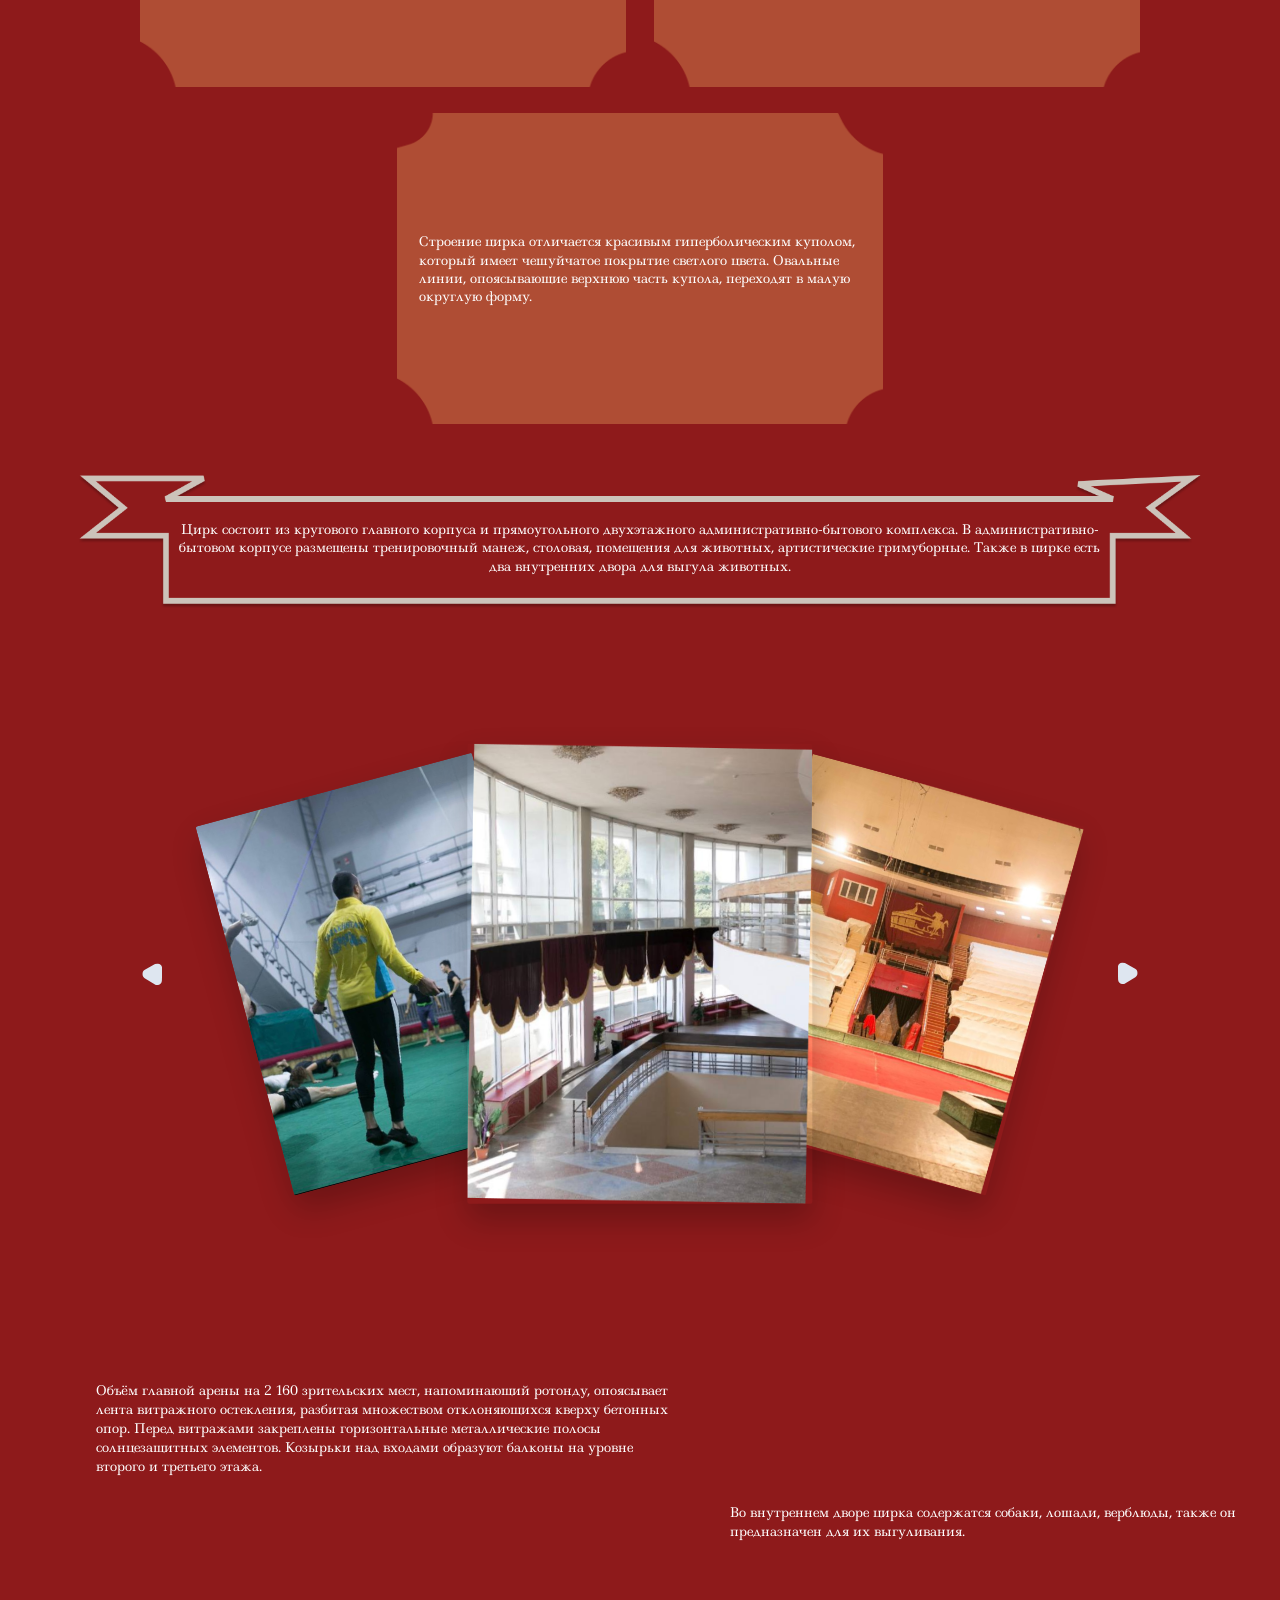
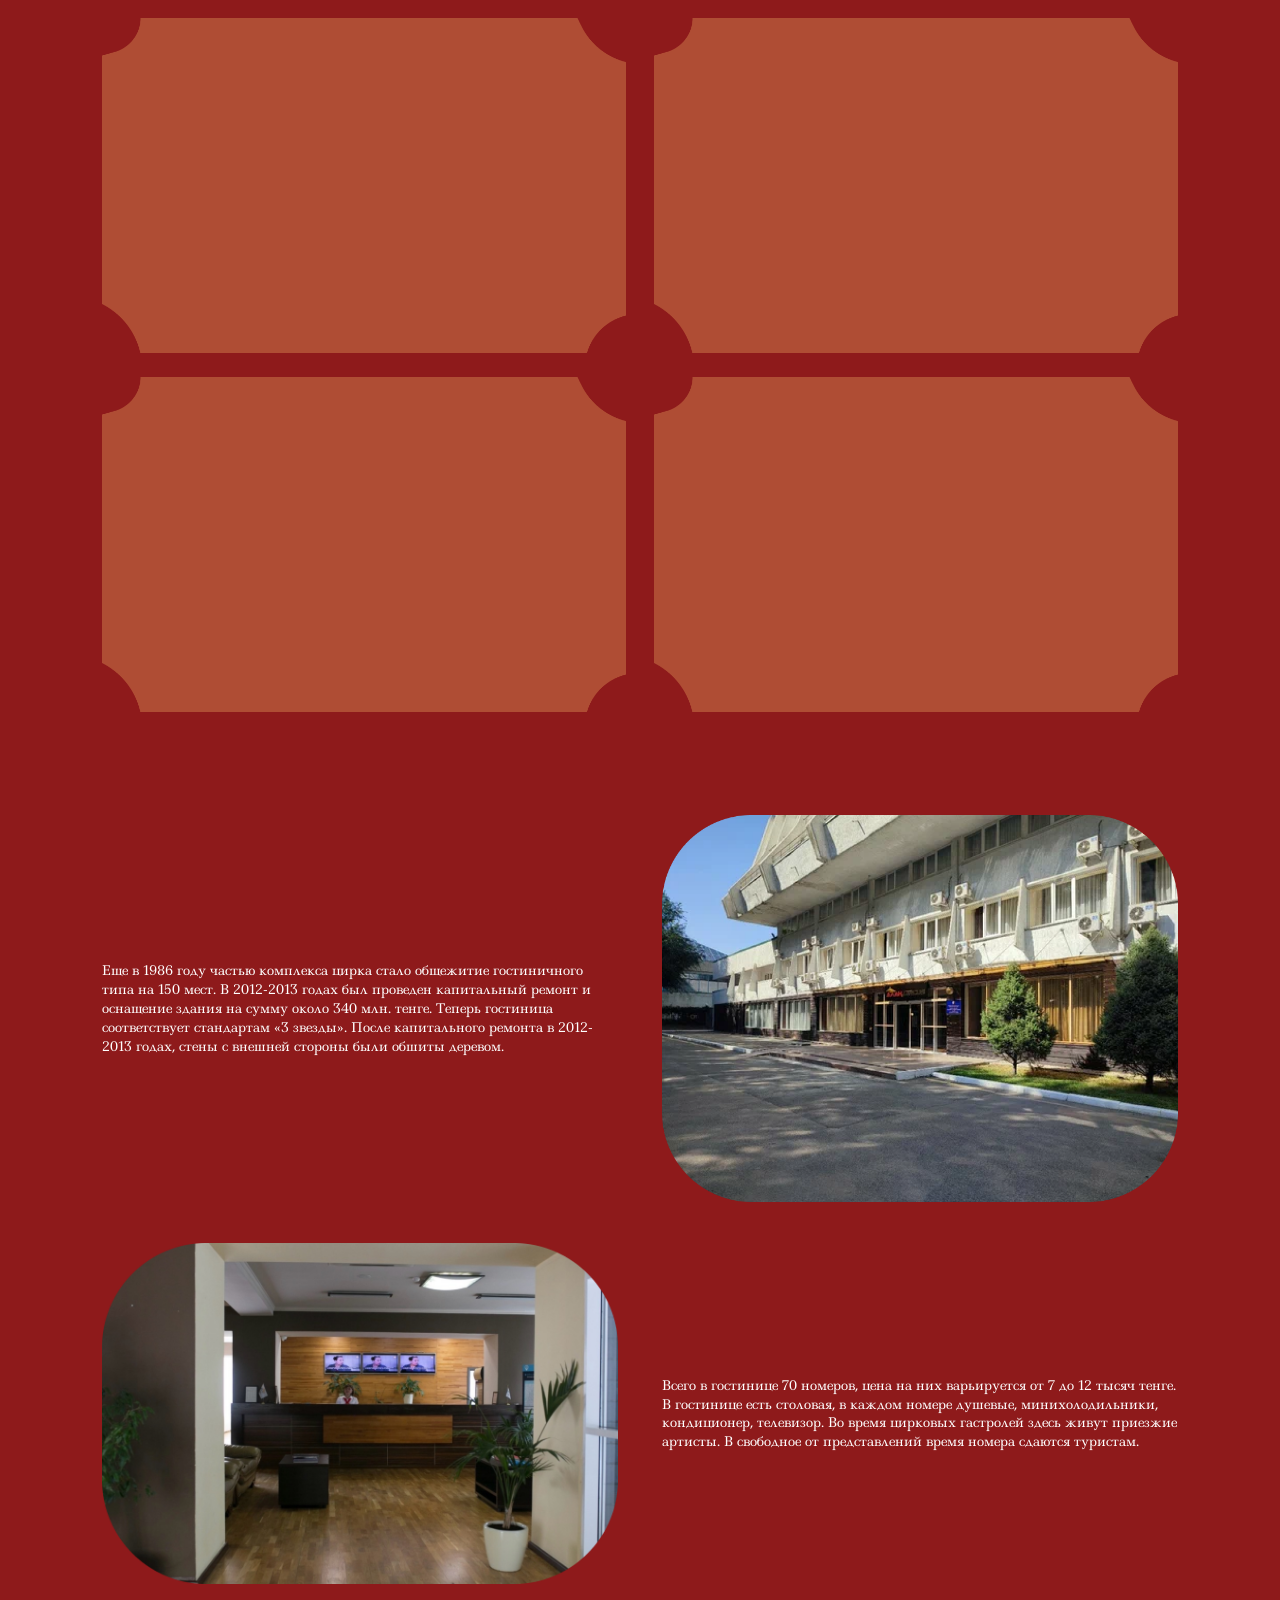
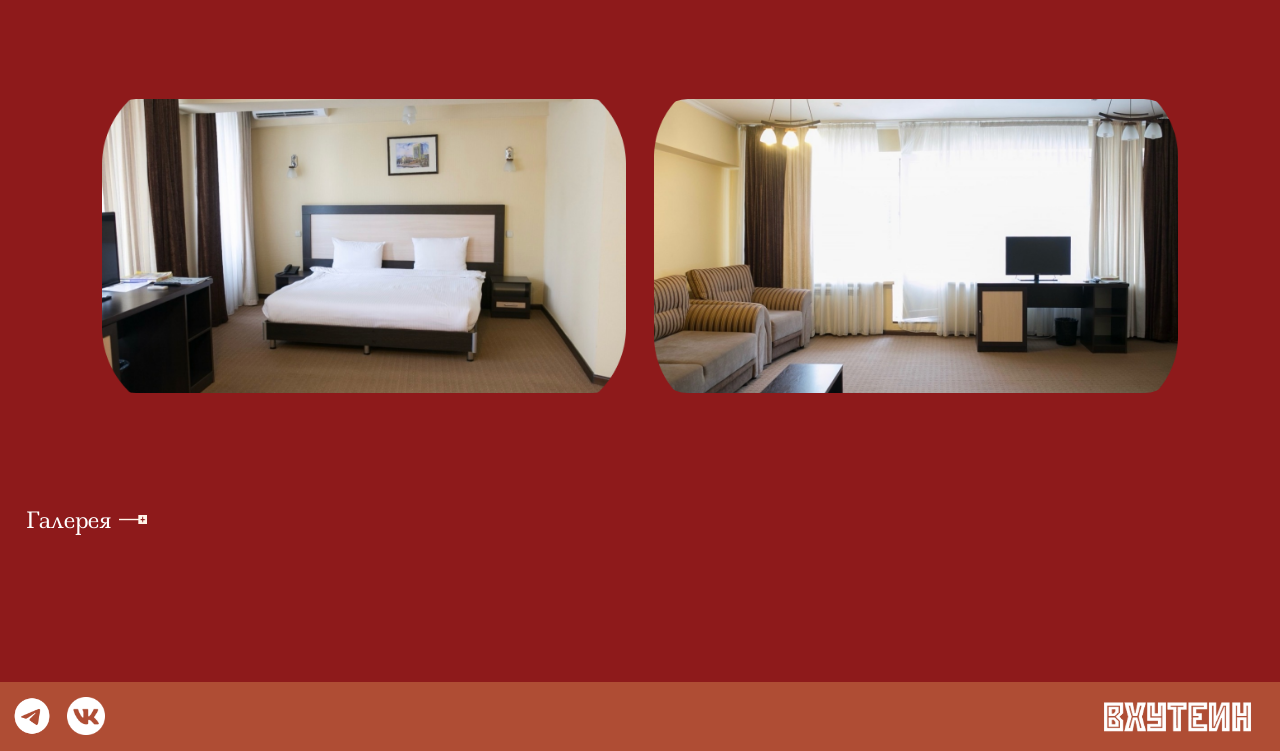
==== commit 28f78069: "main" ====
--- a/page3.html
+++ b/page3.html
@@ -82,6 +82,83 @@
 
     <button type="button" class="slider_nav slider_next" aria-label="Следующее фото"></button>
   </section>
+  <p class="p1_block4">Объём главной арены на 2 160 зрительских мест, напоминающий ротонду, опоясывает лента витражного остекления, разбитая множеством отклоняющихся кверху бетонных опор. Перед витражами закреплены горизонтальные металлические полосы солнцезащитных элементов. Козырьки над входами образуют балконы на уровне второго и третьего этажа. </p>
+  <p class="p2_block4">Во внутреннем дворе цирка содержатся собаки, лошади, верблюды, также он предназначен для их выгуливания.</p>
+  <div class="txt_page3_block4" aria-label="Билеты и фотографии цирка">
+    <button type="button" class="block4_flip_ticket" aria-pressed="false" aria-label="Показать фото 1">
+      <img src="img/tickets.png" alt="" class="block4_ticket_img">
+      <img src="img/g1.png" alt="Фото цирка 1" class="block4_photo_img">
+    </button>
+
+    <button type="button" class="block4_flip_ticket" aria-pressed="false" aria-label="Показать фото 2">
+      <img src="img/tickets.png" alt="" class="block4_ticket_img">
+      <img src="img/g2.png" alt="Фото цирка 2" class="block4_photo_img">
+    </button>
+
+    <button type="button" class="block4_flip_ticket" aria-pressed="false" aria-label="Показать фото 3">
+      <img src="img/tickets.png" alt="" class="block4_ticket_img">
+      <img src="img/g3.png" alt="Фото цирка 3" class="block4_photo_img">
+    </button>
+
+    <button type="button" class="block4_flip_ticket" aria-pressed="false" aria-label="Показать фото 4">
+      <img src="img/tickets.png" alt="" class="block4_ticket_img">
+      <img src="img/g4.png" alt="Фото цирка 4" class="block4_photo_img">
+    </button>
+  </div>
+
+  <section class="block5_page3" aria-label="Гостиница циркового комплекса">
+    <div class="block5_row block5_row_top">
+      <p class="block5_text block5_reveal block5_from_left block5_delay_1">
+        Еще в 1986 году частью комплекса цирка стало общежитие гостиничного типа на 150 мест. В 2012-2013 годах был проведен капитальный ремонт и оснащение здания на сумму около 340 млн. тенге. Теперь гостиница соответствует стандартам «3 звезды». После капитального ремонта в 2012-2013 годах, стены с внешней стороны были обшиты деревом.
+      </p>
+      <img class="block5_photo block5_reveal block5_from_right block5_delay_2" src="img/i1.png" alt="Фасад гостиничного корпуса цирка">
+    </div>
+
+    <div class="block5_row block5_row_bottom">
+      <img class="block5_photo block5_reveal block5_from_left block5_delay_4" src="img/i2.png" alt="Интерьер гостиницы цирка">
+      <p class="block5_text block5_reveal block5_from_right block5_delay_3">
+        Всего в гостинице 70 номеров, цена на них варьируется от 7 до 12 тысяч тенге. В гостинице есть столовая, в каждом номере душевые, минихолодильники, кондиционер, телевизор. Во время цирковых гастролей здесь живут приезжие артисты. В свободное от представлений время номера сдаются туристам.
+      </p>
+    </div>
+  </section>
+
+  <section class="block8_page3" aria-label="Номера гостиницы">
+    <img class="block8_photo block8_reveal block8_from_left" src="img/r1.png" alt="Номер гостиницы с кроватью">
+    <img class="block8_photo block8_reveal block8_from_right" src="img/r2.png" alt="Номер гостиницы с зоной отдыха">
+  </section>
+
+  <section class="block9_page3" aria-label="Фотогалерея">
+    <div class="block9_header">
+      <p class="block9_title">Галерея</p>
+      <button type="button" class="block9_toggle" aria-expanded="false" aria-controls="block9_grid" aria-label="Открыть галерею">
+        <img src="img/gallery/icon.png" alt="" class="block9_icon">
+      </button>
+    </div>
+
+    <div class="block9_grid" id="block9_grid">
+      <div class="block9_row block9_row_two">
+        <img class="block9_item block9_wide" src="img/gallery/x1.png" alt="Вид цирка снаружи в вечернее время">
+        <img class="block9_item block9_wide" src="img/gallery/x2.png" alt="Цирковое представление на арене">
+      </div>
+
+      <div class="block9_row block9_row_three">
+        <img class="block9_item block9_regular" src="img/gallery/x3.png" alt="Фасад цирка">
+        <img class="block9_item block9_regular" src="img/gallery/x4.png" alt="Трибуны цирка">
+        <img class="block9_item block9_regular" src="img/gallery/x5.png" alt="Манеж цирка">
+      </div>
+
+      <div class="block9_row block9_row_two">
+        <img class="block9_item block9_wide" src="img/gallery/x6.png" alt="Артист на арене цирка">
+        <img class="block9_item block9_wide" src="img/gallery/x7.png" alt="Панорама цирка и города">
+      </div>
+
+      <div class="block9_row block9_row_three">
+        <img class="block9_item block9_regular" src="img/gallery/x8.png" alt="Красный манеж цирка">
+        <img class="block9_item block9_regular" src="img/gallery/x9.png" alt="Внутреннее пространство цирка">
+        <img class="block9_item block9_regular" src="img/gallery/x10.png" alt="Входная зона цирка">
+      </div>
+    </div>
+  </section>
     </div>
     <footer class="site-footer">
       <div class="footer-left">
@@ -217,6 +294,49 @@
       });
     });
 
+    const block4Tickets = document.querySelectorAll('.block4_flip_ticket');
+
+    block4Tickets.forEach(function (ticketButton) {
+      ticketButton.addEventListener('click', function () {
+        const isPhotoShown = ticketButton.classList.toggle('is-photo');
+        ticketButton.setAttribute('aria-pressed', isPhotoShown ? 'true' : 'false');
+      });
+    });
+
+    const revealSections = document.querySelectorAll('.block5_page3, .block8_page3');
+
+    if ('IntersectionObserver' in window) {
+      const revealObserver = new IntersectionObserver(function (entries, observer) {
+        entries.forEach(function (entry) {
+          if (entry.isIntersecting) {
+            entry.target.classList.add('is-visible');
+            observer.unobserve(entry.target);
+          }
+        });
+      }, {
+        threshold: 0.25
+      });
+
+      revealSections.forEach(function (section) {
+        revealObserver.observe(section);
+      });
+    } else {
+      revealSections.forEach(function (section) {
+        section.classList.add('is-visible');
+      });
+    }
+
+    const block9Toggle = document.querySelector('.block9_toggle');
+    const block9Section = document.querySelector('.block9_page3');
+
+    if (block9Toggle && block9Section) {
+      block9Toggle.addEventListener('click', function () {
+        const isOpen = block9Section.classList.toggle('is-open');
+        block9Toggle.setAttribute('aria-expanded', isOpen ? 'true' : 'false');
+        block9Toggle.setAttribute('aria-label', isOpen ? 'Скрыть галерею' : 'Открыть галерею');
+      });
+    }
+
     const sliderStage = document.querySelector('.slider_stage');
     const sliderPrev = document.querySelector('.slider_prev');
     const sliderNext = document.querySelector('.slider_next');
--- a/style.css
+++ b/style.css
@@ -1068,7 +1068,7 @@
 .slider_block_page3 {
     position: relative;
     width: 100%;
-    margin:13vw auto 14vw;
+    margin:13vw auto 20vw;
     display: flex;
     align-items: center;
     justify-content: center;
@@ -1077,7 +1077,7 @@
 
 .slider_stage {
     position: relative;
-    width: 86vw;
+    width: 71vw;
     max-width: 1500px;
     height: clamp(260px, 31vw, 620px);
 }
@@ -1131,19 +1131,19 @@
     position: absolute;
     left: 50%;
     top: 50%;
-    width: 0;
-    height: 0;
-    border-top: 10px solid transparent;
-    border-bottom: 10px solid transparent;
+    width: clamp(18px, 1.6vw, 29px);
+    height: clamp(20px, 1.8vw, 32px);
+    background-image: url("data:image/svg+xml,%3Csvg width='29' height='32' viewBox='0 0 29 32' fill='none' xmlns='http://www.w3.org/2000/svg'%3E%3Cpath d='M25.2374 9.29135C29.8417 11.8979 30.0012 18.4736 25.5286 21.3003L11.1635 30.379C6.56683 33.2841 0.557689 30.0676 0.425856 24.6314L0.00266182 7.18093C-0.129172 1.74474 5.71698 -1.7593 10.4491 0.919595L25.2374 9.29135Z' fill='%23DEE6F0'/%3E%3C/svg%3E");
+    background-size: contain;
+    background-repeat: no-repeat;
+    background-position: center;
 }
 
 .slider_prev::before {
-    border-right: 15px solid #ffffff;
-    transform: translate(-50%, -50%);
+    transform: translate(-50%, -50%) scaleX(-1);
 }
 
 .slider_next::before {
-    border-left: 15px solid #ffffff;
     transform: translate(-50%, -50%);
 }
 
@@ -1155,6 +1155,276 @@
 .slider_nav:focus-visible {
     outline: 2px solid #ffffff;
     outline-offset: 2px;
+}
+
+.txt_page3_block4 {
+    width: min(84vw, 1180px);
+    margin: 4.5vw auto 8vw;
+    display: grid;
+    grid-template-columns: repeat(2, minmax(0, 1fr));
+    gap: 1.9vw 2.2vw;
+}
+
+.block4_flip_ticket {
+    position: relative;
+    width: 100%;
+    border: 0;
+    background: transparent;
+    padding: 0;
+    cursor: pointer;
+    line-height: 0;
+}
+
+.block4_ticket_img,
+.block4_photo_img {
+    display: block;
+    width: 100%;
+    height: auto;
+}
+
+.block4_photo_img {
+    display: none;
+}
+
+.block4_flip_ticket.is-photo .block4_ticket_img {
+    display: none;
+}
+
+.block4_flip_ticket.is-photo .block4_photo_img {
+    display: block;
+}
+
+.block4_flip_ticket:focus-visible {
+    outline: 2px solid #DEE6F0;
+    outline-offset: 4px;
+}
+
+
+.p1_block4 {
+  
+  position: relative;
+ 
+    left: 30%;
+    transform: translate(-50%, -50%);
+    width: 45%;
+    margin: 0;
+    color: #ffffff;
+    font-size: clamp(13px, 1.05vw, 21px);
+    line-height: 1.4;
+    text-align: left;
+}
+.p2_block4 {
+  
+  position: relative;
+    top: 54%;
+    left: 77%;
+    transform: translate(-50%, -50%);
+    width: 40%;
+ margin: 0;
+    color: #ffffff;
+    font-size: clamp(13px, 1.05vw, 21px);
+    line-height: 1.4;
+    text-align: left;
+}
+
+.block5_page3 {
+    width: min(84vw, 1180px);
+    margin: 2vw auto 9vw;
+    display: flex;
+    flex-direction: column;
+    gap: 3.2vw;
+}
+
+.block5_row {
+    display: grid;
+    grid-template-columns: repeat(2, minmax(0, 1fr));
+    align-items: center;
+    gap: 3.4vw;
+}
+
+.block5_text {
+    margin: 0;
+    color: #ffffff;
+    font-size: clamp(13px, 1.05vw, 21px);
+    line-height: 1.4;
+}
+
+.block5_photo {
+    display: block;
+    width: 100%;
+    max-width: 560px;
+    border-radius: 64px;
+    object-fit: cover;
+}
+
+.block5_row_top .block5_text {
+    justify-self: start;
+}
+
+.block5_row_top .block5_photo {
+    justify-self: end;
+}
+
+.block5_row_bottom .block5_photo {
+    justify-self: start;
+}
+
+.block5_row_bottom .block5_text {
+    justify-self: end;
+}
+
+.block5_reveal {
+    opacity: 0;
+    transition: transform 0.85s ease, opacity 0.85s ease;
+}
+
+.block5_from_left {
+    transform: translateX(-95px);
+}
+
+.block5_from_right {
+    transform: translateX(95px);
+}
+
+.block5_delay_1 {
+    transition-delay: 0.08s;
+}
+
+.block5_delay_2 {
+    transition-delay: 0.34s;
+}
+
+.block5_delay_3 {
+    transition-delay: 0.7s;
+}
+
+.block5_delay_4 {
+    transition-delay: 0.96s;
+}
+
+.block5_page3.is-visible .block5_reveal {
+    opacity: 1;
+    transform: translateX(0);
+}
+
+.block8_page3 {
+    width: min(84vw, 1180px);
+    margin: 0 auto 9vw;
+    display: grid;
+    grid-template-columns: repeat(2, minmax(0, 1fr));
+    gap: 2.2vw;
+    align-items: center;
+}
+
+.block8_photo {
+    display: block;
+    width: 100%;
+    aspect-ratio: 16 / 9;
+    object-fit: cover;
+    border-radius: 34px;
+}
+
+.block8_reveal {
+    opacity: 0;
+    transition: transform 0.85s ease, opacity 0.85s ease;
+}
+
+.block8_from_left {
+    transform: translateX(-95px);
+}
+
+.block8_from_right {
+    transform: translateX(95px);
+}
+
+.block8_page3.is-visible .block8_reveal {
+    opacity: 1;
+    transform: translateX(0);
+}
+
+.block9_page3 {
+    width: 96vw;
+    margin: 0 auto 10vw;
+}
+
+.block9_header {
+    display: inline-flex;
+    align-items: center;
+    gap: 0.65vw;
+    margin-bottom: 1.8vw;
+}
+
+.block9_title {
+    margin: 0;
+    color: #ffffff;
+    font-size: clamp(22px, 1.7vw, 32px);
+    line-height: 1;
+}
+
+.block9_toggle {
+    border: 0;
+    background: transparent;
+    padding: 0;
+    cursor: pointer;
+    line-height: 0;
+}
+
+.block9_icon {
+    display: block;
+    width: clamp(28px, 2.05vw, 41px);
+    height: auto;
+    transition: transform 0.3s ease;
+}
+
+.block9_toggle:focus-visible {
+    outline: 2px solid #DEE6F0;
+    outline-offset: 4px;
+}
+
+.block9_grid {
+    --block9-gap: 0.85vw;
+    display: flex;
+    flex-direction: column;
+    gap: var(--block9-gap);
+    max-height: 0;
+    overflow: hidden;
+    opacity: 0;
+    transform: translateY(-18px);
+    pointer-events: none;
+    transition: max-height 0.7s ease, opacity 0.35s ease, transform 0.35s ease;
+}
+
+.block9_page3.is-open .block9_grid {
+    max-height: 2200px;
+    opacity: 1;
+    transform: translateY(0);
+    pointer-events: auto;
+}
+
+.block9_page3.is-open .block9_icon {
+    transform: rotate(45deg);
+}
+
+.block9_row {
+    display: flex;
+    justify-content: center;
+    gap: var(--block9-gap);
+}
+
+.block9_item {
+    display: block;
+    object-fit: cover;
+    border-radius: 40px;
+}
+
+.block9_wide {
+    width: 32.604vw;
+    height: 21.094vw;
+}
+
+.block9_regular {
+    width: 29.427vw;
+    height: 19.219vw;
 }
 
 @media (max-width: 760px) {
@@ -1213,4 +1483,86 @@
     .slider_card_center {
         width: 47%;
     }
-}
+
+    .txt_page3_block4 {
+        width: 92vw;
+        gap: 3.5vw;
+        margin: 6vw auto 9vw;
+    }
+
+    .block5_page3 {
+        width: 92vw;
+        gap: 6vw;
+        margin: 3vw auto 11vw;
+    }
+
+    .block5_row {
+        grid-template-columns: 1fr;
+        gap: 3.5vw;
+    }
+
+    .block5_text,
+    .block5_photo {
+        justify-self: stretch !important;
+    }
+
+    .block5_photo {
+        max-width: none;
+        border-radius: 36px;
+    }
+
+    .block5_from_left,
+    .block5_from_right {
+        transform: translateY(45px);
+    }
+
+    .block8_page3 {
+        width: 92vw;
+        grid-template-columns: 1fr;
+        gap: 3.5vw;
+        margin: 0 auto 10vw;
+    }
+
+    .block8_photo {
+        border-radius: 28px;
+    }
+
+    .block8_from_left,
+    .block8_from_right {
+        transform: translateY(45px);
+    }
+
+    .block9_page3 {
+        width: 92vw;
+        margin: 0 auto 11vw;
+    }
+
+    .block9_header {
+        gap: 9px;
+        margin-bottom: 4vw;
+    }
+
+    .block9_title {
+        font-size: clamp(20px, 7vw, 30px);
+    }
+
+    .block9_grid {
+        --block9-gap: 3.5vw;
+        gap: 3.5vw;
+    }
+
+    .block9_row {
+        flex-direction: column;
+        gap: 3.5vw;
+    }
+
+    .block9_wide,
+    .block9_regular {
+        width: 100%;
+        height: auto;
+    }
+
+    .block9_item {
+        border-radius: 30px;
+    }
+}
